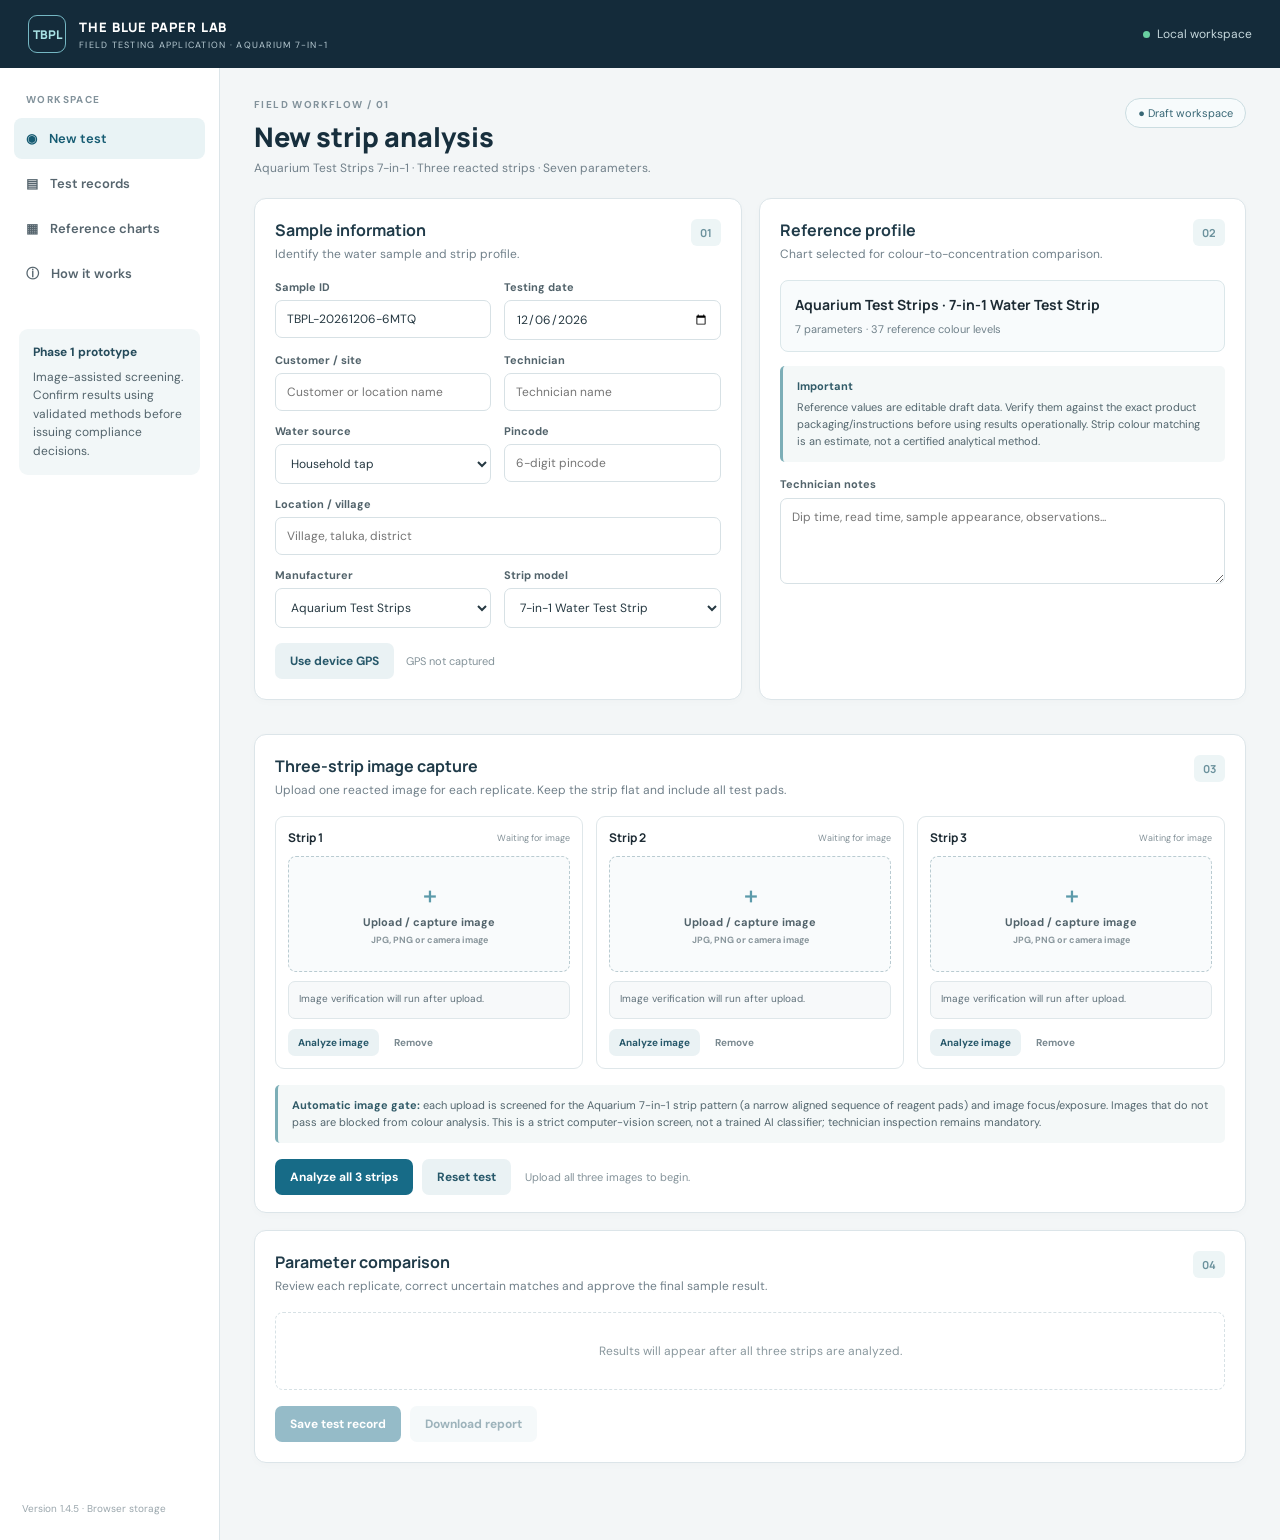
==== index.html @ 6f6ffd68 "first commit" ====
<!doctype html>
<html lang="en">
<head>
  <meta charset="utf-8">
  <meta name="viewport" content="width=device-width, initial-scale=1">
  <title>THE BLUE PAPER LAB | Field Strip Analysis</title>
  <link rel="stylesheet" href="css/style.css">
</head>
<body>
  <header class="topbar">
    <div class="brand-mark">TBPL</div>
    <div><strong>THE BLUE PAPER LAB</strong><small>FIELD TESTING APPLICATION · AQUARIUM 7-IN-1</small></div>
    <div class="top-actions"><span class="status-dot"></span><span>Local workspace</span></div>
  </header>
  <div class="app-shell">
    <aside class="sidebar">
      <div class="nav-label">WORKSPACE</div>
      <button class="nav active" data-view="testing">◉ <span>New test</span></button>
      <button class="nav" data-view="records">▤ <span>Test records</span></button>
      <button class="nav" data-view="charts">▦ <span>Reference charts</span></button>
      <button class="nav" data-view="guide">ⓘ <span>How it works</span></button>
      <div class="side-note"><b>Phase 1 prototype</b><p>Image-assisted screening. Confirm results using validated methods before issuing compliance decisions.</p></div>
      <div class="side-foot">Version 1.4.5 · Browser storage</div>
    </aside>

    <main class="main">
      <section id="view-testing" class="view">
        <div class="page-heading">
          <div><div class="eyebrow">FIELD WORKFLOW / 01</div><h1>New strip analysis</h1><p>Aquarium Test Strips 7-in-1 · Three reacted strips · Seven parameters.</p></div>
          <div class="pill">● Draft workspace</div>
        </div>

        <div class="grid two">
          <article class="panel">
            <div class="panel-head"><div><h2>Sample information</h2><p>Identify the water sample and strip profile.</p></div><span class="step">01</span></div>
            <div class="form-grid">
              <label>Sample ID<input id="sampleId" placeholder="Auto-generated"></label>
              <label>Testing date<input id="testingDate" type="date"></label>
              <label>Customer / site<input id="customer" placeholder="Customer or location name"></label>
              <label>Technician<input id="technician" placeholder="Technician name"></label>
              <label>Water source<select id="waterSource"><option>Household tap</option><option>Borewell</option><option>Open well</option><option>Municipal</option><option>Aquarium</option><option>River / lake</option><option>Agricultural</option><option>Other</option></select></label>
              <label>Pincode<input id="pincode" inputmode="numeric" placeholder="6-digit pincode"></label>
              <label class="span2">Location / village<input id="location" placeholder="Village, taluka, district"></label>
              <label>Manufacturer<select id="manufacturer"></select></label>
              <label>Strip model<select id="stripModel"></select></label>
            </div>
            <div class="inline-actions"><button class="btn secondary" id="getLocation">Use device GPS</button><span id="gpsStatus" class="muted">GPS not captured</span></div>
          </article>

          <article class="panel">
            <div class="panel-head"><div><h2>Reference profile</h2><p>Chart selected for colour-to-concentration comparison.</p></div><span class="step">02</span></div>
            <div id="profileSummary" class="profile-summary"></div>
            <div class="notice"><b>Important</b><p>Reference values are editable draft data. Verify them against the exact product packaging/instructions before using results operationally. Strip colour matching is an estimate, not a certified analytical method.</p></div>
            <label>Technician notes<textarea id="notes" rows="4" placeholder="Dip time, read time, sample appearance, observations..."></textarea></label>
          </article>
        </div>

        <article class="panel capture-panel">
          <div class="panel-head"><div><h2>Three-strip image capture</h2><p>Upload one reacted image for each replicate. Keep the strip flat and include all test pads.</p></div><span class="step">03</span></div>
          <div class="replicate-grid" id="replicateGrid">
            <div class="replicate-card" data-rep="1"><div class="rep-title"><b>Strip 1</b><span class="rep-status">Waiting for image</span></div><label class="upload-zone"><input type="file" accept="image/*" class="strip-file" data-rep="1"><span class="upload-icon">＋</span><b>Upload / capture image</b><small>JPG, PNG or camera image</small></label><div class="preview-wrap"><canvas id="canvas1"></canvas></div><div class="verification-result" id="verify1" aria-live="polite">Image verification will run after upload.</div><div class="rep-controls"><button class="btn small secondary analyze-one" data-rep="1">Analyze image</button><button class="btn small ghost clear-one" data-rep="1">Remove</button></div></div>
            <div class="replicate-card" data-rep="2"><div class="rep-title"><b>Strip 2</b><span class="rep-status">Waiting for image</span></div><label class="upload-zone"><input type="file" accept="image/*" class="strip-file" data-rep="2"><span class="upload-icon">＋</span><b>Upload / capture image</b><small>JPG, PNG or camera image</small></label><div class="preview-wrap"><canvas id="canvas2"></canvas></div><div class="verification-result" id="verify2" aria-live="polite">Image verification will run after upload.</div><div class="rep-controls"><button class="btn small secondary analyze-one" data-rep="2">Analyze image</button><button class="btn small ghost clear-one" data-rep="2">Remove</button></div></div>
            <div class="replicate-card" data-rep="3"><div class="rep-title"><b>Strip 3</b><span class="rep-status">Waiting for image</span></div><label class="upload-zone"><input type="file" accept="image/*" class="strip-file" data-rep="3"><span class="upload-icon">＋</span><b>Upload / capture image</b><small>JPG, PNG or camera image</small></label><div class="preview-wrap"><canvas id="canvas3"></canvas></div><div class="verification-result" id="verify3" aria-live="polite">Image verification will run after upload.</div><div class="rep-controls"><button class="btn small secondary analyze-one" data-rep="3">Analyze image</button><button class="btn small ghost clear-one" data-rep="3">Remove</button></div></div>
          </div>
          <div class="notice compact"><b>Automatic image gate:</b> each upload is screened for the Aquarium 7-in-1 strip pattern (a narrow aligned sequence of reagent pads) and image focus/exposure. Images that do not pass are blocked from colour analysis. This is a strict computer-vision screen, not a trained AI classifier; technician inspection remains mandatory.</div>
          <div class="toolbar"><button class="btn primary" id="analyzeAll">Analyze all 3 strips</button><button class="btn secondary" id="resetTest">Reset test</button><span id="analysisStatus" class="muted">Upload all three images to begin.</span></div>
        </article>

        <article class="panel results-panel">
          <div class="panel-head"><div><h2>Parameter comparison</h2><p>Review each replicate, correct uncertain matches and approve the final sample result.</p></div><span class="step">04</span></div>
          <div id="resultsArea" class="empty-state">Results will appear after image analysis.</div>
          <div class="toolbar"><button class="btn primary" id="saveRecord" disabled>Save test record</button><button class="btn secondary" id="downloadReport" disabled>Download report</button></div>
        </article>
      </section>

      <section id="view-records" class="view hidden">
        <div class="page-heading"><div><div class="eyebrow">WORKSPACE / 02</div><h1>Test records</h1><p>Previously saved tests on this browser.</p></div><button class="btn secondary" id="exportRecords">Export records JSON</button></div>
        <article class="panel"><div id="recordsList" class="empty-state">No saved records yet.</div></article>
      </section>

      <section id="view-charts" class="view hidden">
        <div class="page-heading"><div><div class="eyebrow">CONFIGURATION / 03</div><h1>Reference chart library</h1><p>Manage manufacturer/model profiles and colour reference levels.</p></div><button class="btn primary" id="newProfile">＋ New profile</button></div>
        <div class="grid two">
          <article class="panel"><div class="panel-head"><div><h2>Saved profiles</h2><p>Select a profile to inspect or edit.</p></div></div><div id="profileList"></div></article>
          <article class="panel"><div class="panel-head"><div><h2>Profile editor</h2><p>Set parameter levels and representative colours.</p></div></div><div id="profileEditor" class="empty-state">Select a profile or create a new one.</div></article>
        </div>
        <div class="notice"><b>Chart setup guidance</b><p>Enter the exact concentration labels and colour values from the manufacturer's chart. The selected profile is transcribed from your Aquarium 7-in-1 bottle chart. Concentration labels and units match the supplied photographs. HEX colours are visual approximations from those photographs, not instrument-calibrated reference standards; edit/calibrate before relying on automatic colour matching.</p></div>
        <article class="panel chart-photo-panel"><div class="panel-head"><div><h2>Original manufacturer chart photographs</h2><p>Reference images supplied for this Aquarium 7-in-1 profile.</p></div></div><div class="chart-photo-grid">
          <figure><img src="assets/reference-charts/aquarium-7in1-chart-photo-1.jpeg" alt="Earlier Aquarium 7-in-1 bottle chart photograph one"><figcaption>Existing chart reference 1</figcaption></figure>
          <figure><img src="assets/reference-charts/aquarium-7in1-chart-photo-2.jpeg" alt="Earlier Aquarium 7-in-1 bottle chart photograph two"><figcaption>Existing chart reference 2</figcaption></figure>
          <figure><img src="assets/reference-charts/user-chart-photo-2026-11-06.jpeg" alt="New user-supplied bottle chart photograph"><figcaption>New chart reference · 6 Nov 2026</figcaption></figure>
          <figure><img src="assets/reference-charts/user-chart-photo-2026-11-04-a.jpeg" alt="User-supplied bottle chart photograph A"><figcaption>New chart reference · 4 Nov 2026 (A)</figcaption></figure>
          <figure><img src="assets/reference-charts/user-chart-photo-2026-11-04-b.jpeg" alt="User-supplied bottle chart photograph B"><figcaption>New chart reference · 4 Nov 2026 (B)</figcaption></figure>
          <figure><img src="assets/reference-charts/user-reacted-strip-example.jpeg" alt="User-supplied reacted aquarium test strip example"><figcaption>Reacted strip example · pad order reference</figcaption></figure>
        </div></article>
      </section>

      <section id="view-guide" class="view hidden">
        <div class="page-heading"><div><div class="eyebrow">REFERENCE / 04</div><h1>How this prototype works</h1><p>Practical operating notes and limitations.</p></div></div>
        <article class="panel guide">
          <h2>Recommended workflow</h2>
          <ol><li>Create or verify a manufacturer and model profile in Reference charts.</li><li>Enter sample details and select the matching profile.</li><li>Upload three separate reacted-strip images. Each image passes through the automatic strip-pattern and focus/exposure gate before analysis is enabled.</li><li>Run analysis. The prototype automatically detects seven aligned pad regions, samples the central ROI using median channel values and displays numbered markers for technician review. If all seven cannot be detected confidently, analysis is blocked.</li><li>Review pad colours, quality warnings and nearest chart matches and the top-three ΔE00 diagnostics. Correct pad positions or concentrations when needed.</li><li>Save the record and download the report.</li></ol>
          <h2>Colour matching approach</h2><p>For each pad, the app samples the central region using median RGB channel values to reduce the influence of glare, edge shadows and isolated pixels. It converts the measured and reference sRGB colours to CIELAB (D65/2°), ranks all chart swatches using CIEDE2000 (ΔE00), and displays the three closest matches, best/second-best score and score gap. The score gap is diagnostic only; no universal confidence threshold is claimed. Different cameras, lighting, white balance, strip chemistry, reaction time and pad ageing can change the apparent colour.</p>
          <h2>Validation required before deployment</h2><ul><li>Verify the digitized chart colours against controlled reference images and the package instructions.</li><li>Build a validation dataset using known concentrations and reference laboratory methods.</li><li>Determine repeatability, bias, detection limits and uncertainty for each parameter.</li><li>Do not use this prototype to certify drinking-water safety or replace BIS/NABL-aligned methods.</li><li>Local browser storage is not a secure multi-user database and does not sync between devices.</li></ul>
        </article>
      </section>
    </main>
  </div>
  <script src="js/chart-manager.js"></script>
  <script src="js/image-verifier.js"></script>
  <script src="js/image-engine.js"></script>
  <script src="js/colour-matcher.js"></script>
  <script src="js/replicate-analysis.js"></script>
  <script src="js/report-generator.js"></script>
  <script src="js/script.js"></script>
</body>
</html>
---- css/style.css ----
@import url('https://fonts.googleapis.com/css2?family=DM+Sans:wght@400;500;600;700&family=Manrope:wght@400;500;600;700;800&display=swap');
:root{--navy:#142b3a;--blue:#176b87;--teal:#1b8a87;--ink:#1d2b34;--muted:#71808a;--line:#dce5e9;--bg:#f3f6f7;--white:#fff;--soft:#eaf3f5;--warn:#a56a13;--danger:#a33d3d}
*{box-sizing:border-box}body{margin:0;background:var(--bg);color:var(--ink);font-family:'DM Sans',sans-serif;font-size:14px}.topbar{height:68px;background:var(--navy);color:white;display:flex;align-items:center;padding:0 28px;gap:13px;position:sticky;top:0;z-index:5}.brand-mark{width:38px;height:38px;border:1px solid #75b7c3;border-radius:9px;display:grid;place-items:center;font:800 12px Manrope;color:#a8e2e4}.topbar strong{font:800 13px Manrope;letter-spacing:.07em}.topbar small{display:block;font-size:9px;letter-spacing:.14em;color:#b8cbd3;margin-top:3px}.top-actions{margin-left:auto;color:#c5d7dc;font-size:12px}.status-dot{display:inline-block;width:7px;height:7px;border-radius:50%;background:#68d0a1;margin-right:7px}.app-shell{display:flex;min-height:calc(100vh - 68px)}.sidebar{width:220px;background:#fff;border-right:1px solid var(--line);padding:25px 14px;display:flex;flex-direction:column;flex-shrink:0}.nav-label,.eyebrow{font-size:10px;font-weight:700;letter-spacing:.14em;color:#82929b}.nav-label{padding:0 12px 12px}.nav{border:0;background:transparent;text-align:left;padding:12px;border-radius:8px;color:#56656e;font:600 13px 'DM Sans';cursor:pointer;margin-bottom:4px}.nav span{margin-left:9px}.nav.active{background:#e9f3f5;color:#155b72}.side-note{margin:30px 5px 0;padding:14px;background:#f2f7f8;border-radius:9px;font-size:12px;line-height:1.55;color:#52636b}.side-note b{color:#254b5b}.side-note p{margin:6px 0 0}.side-foot{margin-top:auto;padding:15px 8px 0;color:#9aa6ac;font-size:10px}.main{padding:30px 34px 60px;max-width:1500px;width:100%;margin:0 auto}.page-heading{display:flex;justify-content:space-between;align-items:flex-start;margin-bottom:22px}.page-heading h1{font:800 27px Manrope;margin:7px 0 5px;color:#172f3d}.page-heading p,.panel-head p{margin:0;color:var(--muted);font-size:12px}.pill{font-size:11px;border:1px solid #cbdde1;border-radius:30px;padding:7px 12px;color:#386775;background:#f7fbfc}.grid{display:grid;gap:17px;margin-bottom:17px}.grid.two{grid-template-columns:1fr 1fr}.panel{background:#fff;border:1px solid var(--line);border-radius:12px;padding:20px;margin-bottom:17px;box-shadow:0 2px 8px #1c3b4a05}.panel-head{display:flex;justify-content:space-between;align-items:flex-start;margin-bottom:18px}.panel h2{font:700 16px Manrope;margin:0 0 5px;color:#203b49}.step{font:700 11px Manrope;color:#6c929d;background:#edf5f6;padding:6px 9px;border-radius:6px}.form-grid{display:grid;grid-template-columns:1fr 1fr;gap:13px}.form-grid label,.panel label{font-size:11px;font-weight:700;color:#52636b}.form-grid input,.form-grid select,.panel textarea,.editor-input{width:100%;display:block;margin-top:6px;border:1px solid #d7e1e5;border-radius:7px;padding:10px 11px;background:#fff;color:#263942;font:12px 'DM Sans';outline:none}.form-grid input:focus,.form-grid select:focus,.panel textarea:focus,.editor-input:focus{border-color:#5d9eaf;box-shadow:0 0 0 3px #dff0f2}.span2{grid-column:span 2}.inline-actions{display:flex;align-items:center;gap:12px;margin-top:15px}.muted{color:#84939a;font-size:11px}.btn{border:0;border-radius:7px;padding:10px 15px;font:700 12px 'DM Sans';cursor:pointer;transition:.15s}.btn.primary{background:#176b87;color:white}.btn.primary:hover{background:#10546b}.btn.secondary{background:#eaf2f4;color:#27586a}.btn.ghost{background:transparent;color:#7a8990}.btn.small{padding:7px 10px;font-size:10px}.btn:disabled{opacity:.45;cursor:not-allowed}.profile-summary{border:1px solid #dbe7ea;background:#f8fbfc;border-radius:8px;padding:14px;margin-bottom:14px}.profile-summary b{display:block;font:700 14px Manrope;margin-bottom:5px}.profile-summary span{color:#70818a;font-size:11px}.notice{padding:12px 14px;background:#f4f8f8;border-left:3px solid #7caeb7;border-radius:5px;color:#53666e;font-size:11px;line-height:1.55;margin:12px 0}.notice p{margin:4px 0 0}.notice b{color:#315b68}.notice.compact{margin:16px 0 4px}.panel textarea{resize:vertical;margin-bottom:0}.capture-panel{padding-bottom:17px}.replicate-grid{display:grid;grid-template-columns:repeat(3,1fr);gap:13px}.replicate-card{border:1px solid #dfe7ea;border-radius:9px;padding:12px;min-width:0}.rep-title{display:flex;justify-content:space-between;align-items:center;margin-bottom:10px}.rep-title b{font:700 12px Manrope}.rep-status{font-size:9px;color:#839198}.upload-zone{height:116px;border:1px dashed #b9cbd1;border-radius:8px;display:flex;align-items:center;justify-content:center;flex-direction:column;gap:5px;cursor:pointer;background:#f9fbfc;color:#44636d}.upload-zone input{display:none}.upload-icon{font-size:21px;color:#5c9aaa}.upload-zone b{font-size:11px}.upload-zone small{font-size:9px;color:#89969c}.preview-wrap{height:160px;margin-top:10px;background:#f1f4f5;border-radius:7px;display:none;overflow:hidden;align-items:center;justify-content:center}.preview-wrap canvas{max-width:100%;max-height:100%;object-fit:contain}.rep-controls{display:flex;gap:5px;margin-top:10px}.toolbar{display:flex;align-items:center;gap:9px;margin-top:16px;flex-wrap:wrap}.toolbar .muted{margin-left:5px}.results-table{width:100%;border-collapse:collapse;font-size:11px}.results-table th{text-align:left;color:#74848b;font-size:9px;text-transform:uppercase;letter-spacing:.06em;background:#f6f9fa}.results-table th,.results-table td{padding:10px 9px;border-bottom:1px solid #e8edef;vertical-align:middle}.results-table input{width:90px;padding:6px;border:1px solid #d7e1e5;border-radius:5px;font-size:11px}.swatch{display:inline-block;width:17px;height:17px;border-radius:4px;border:1px solid #ccd5d8;vertical-align:middle;margin-right:5px}.quality{font-size:10px;padding:4px 7px;border-radius:5px;background:#edf5f0;color:#397454}.quality.warn{background:#fff4df;color:#946416}.empty-state{padding:30px;text-align:center;color:#8a989e;font-size:12px;border:1px dashed #d7e1e5;border-radius:8px}.hidden{display:none!important}.record-row{display:flex;align-items:center;justify-content:space-between;padding:13px 3px;border-bottom:1px solid #edf0f1;gap:12px}.record-row:last-child{border-bottom:0}.record-row b{font-size:12px}.record-row small{display:block;color:#849198;margin-top:4px;font-size:10px}.profile-item{padding:12px;border:1px solid #e1e9eb;border-radius:8px;margin-bottom:8px;cursor:pointer}.profile-item.selected{border-color:#65a3b0;background:#f3fafb}.profile-item b{font-size:12px}.profile-item small{display:block;color:#839198;margin-top:4px}.editor-param{border:1px solid #e1e8ea;border-radius:8px;padding:10px;margin:10px 0}.editor-level{display:grid;grid-template-columns:1fr 1fr 70px;gap:7px;margin-top:7px}.editor-level input{min-width:0}.colour-input{height:35px;padding:3px!important}.guide{line-height:1.7;color:#53636b;font-size:12px}.guide h2{margin-top:23px}.guide li{margin:6px 0}.guide p{max-width:900px}@media(max-width:1000px){.main{padding:22px 18px}.sidebar{width:185px}.grid.two{grid-template-columns:1fr}.replicate-grid{grid-template-columns:1fr}}@media(max-width:650px){.topbar{padding:0 14px}.sidebar{width:54px;padding:18px 6px}.nav{font-size:0;text-align:center;padding:12px 4px}.nav span,.nav-label,.side-note,.side-foot{display:none}.main{padding:18px 12px}.page-heading{display:block}.pill{display:inline-block;margin-top:12px}.form-grid{grid-template-columns:1fr}.span2{grid-column:auto}.results-table{display:block;overflow-x:auto}}

/* Automatic image-verification status */
.verification-result{margin-top:9px;padding:9px 10px;border:1px solid #dfe7ea;border-radius:7px;background:#f7f9fa;color:#60717a;font-size:10px;line-height:1.5;min-height:38px;overflow-wrap:anywhere}
.verification-result.pass{background:#edf7f1;border-color:#b8ddc6;color:#286044}
.verification-result.fail{background:#fff0ef;border-color:#edc2bd;color:#963d36}
.verification-result div+div{margin-top:3px}
.rep-controls .analyze-one:disabled{opacity:.35;cursor:not-allowed}
.chart-photo-grid{display:grid;grid-template-columns:repeat(2,minmax(0,1fr));gap:14px}.chart-photo-grid figure{margin:0;padding:10px;border:1px solid var(--line);border-radius:8px;background:#fafcfc}.chart-photo-grid img{display:block;width:100%;height:360px;object-fit:contain;background:#eef2f3;border-radius:6px}.chart-photo-grid figcaption{font-size:10px;color:var(--muted);padding-top:7px}@media(max-width:650px){.chart-photo-grid{grid-template-columns:1fr}.chart-photo-grid img{height:300px}}

/* v1.4: ranked colour-match diagnostics */
.match-diagnostics{margin-top:14px;border:1px solid #dce6e9;border-radius:8px;padding:12px;background:#fbfcfc}
.match-diagnostics summary{cursor:pointer;font-weight:700;color:#315b68;font-size:11px}
.diagnostic-param{padding:12px 0;border-top:1px solid #e7edef;margin-top:10px}
.diagnostic-grid{display:grid;grid-template-columns:repeat(3,minmax(0,1fr));gap:9px;margin-top:8px}
.diagnostic-card{border:1px solid #e1e8ea;border-radius:7px;padding:9px;font-size:10px;min-width:0;overflow-wrap:anywhere;background:#fff}
.diagnostic-card>div{margin-top:7px}.diagnostic-card small{display:block;color:#75858c;margin-top:5px}
.diagnostic-card ol{padding-left:18px;margin:7px 0}.diagnostic-card li{margin:4px 0}
.swatch.tiny{width:11px;height:11px;margin-left:3px}
.pad-row{align-items:flex-start}
@media(max-width:800px){.diagnostic-grid{grid-template-columns:1fr}}

.manual-pad-tools{margin-top:10px;padding:12px;border:1px solid #d8e5e8;border-radius:8px;background:#f6fafb}.manual-pad-tools p{margin:6px 0;line-height:1.5}.manual-pad-tools button{margin-top:6px}.preview-wrap canvas{touch-action:manipulation}
.manual-pad-tools{margin-top:10px;padding:12px;border:1px solid #d8e5e8;border-radius:8px;background:#f6fafb}.manual-pad-tools p{margin:6px 0;line-height:1.5}.manual-pad-tools button{margin-top:6px}.preview-wrap canvas{touch-action:manipulation}
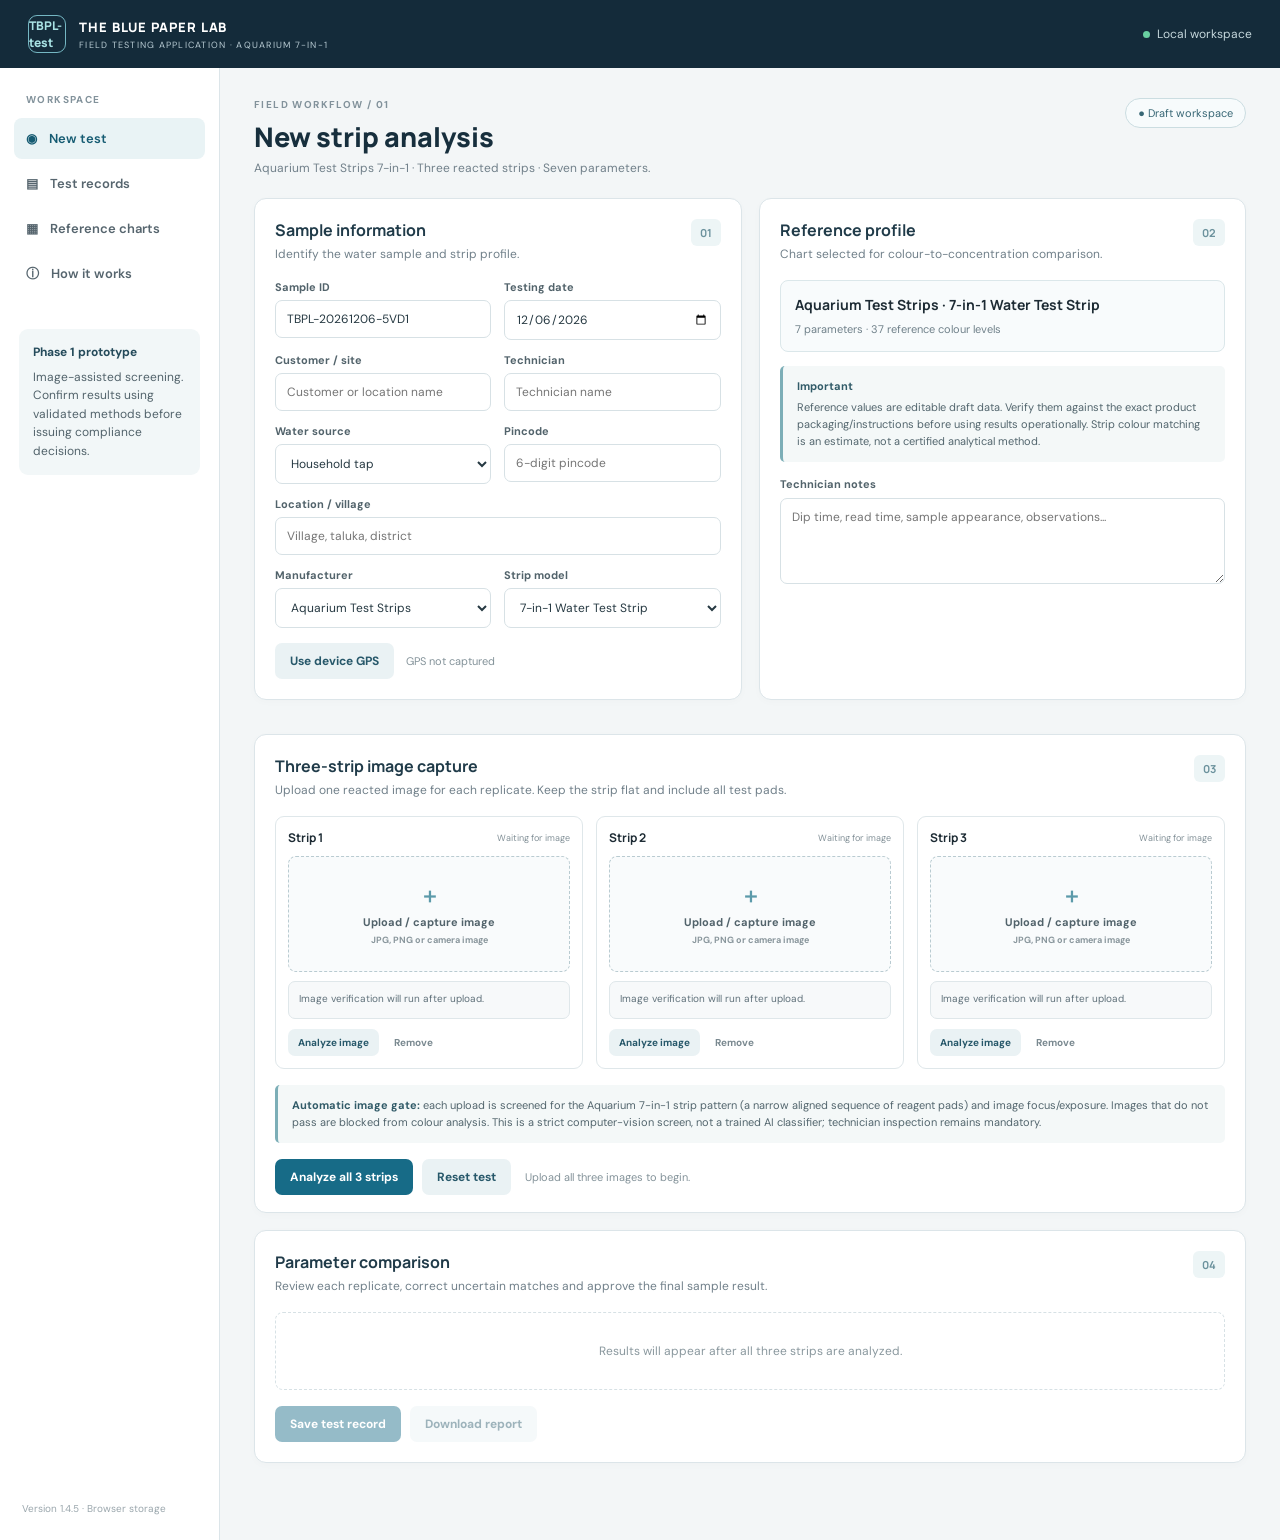
==== commit 6d3f61c3: "updated title" ====
--- a/index.html
+++ b/index.html
@@ -8,7 +8,7 @@
 </head>
 <body>
   <header class="topbar">
-    <div class="brand-mark">TBPL</div>
+    <div class="brand-mark">TBPL-test</div>
     <div><strong>THE BLUE PAPER LAB</strong><small>FIELD TESTING APPLICATION · AQUARIUM 7-IN-1</small></div>
     <div class="top-actions"><span class="status-dot"></span><span>Local workspace</span></div>
   </header>
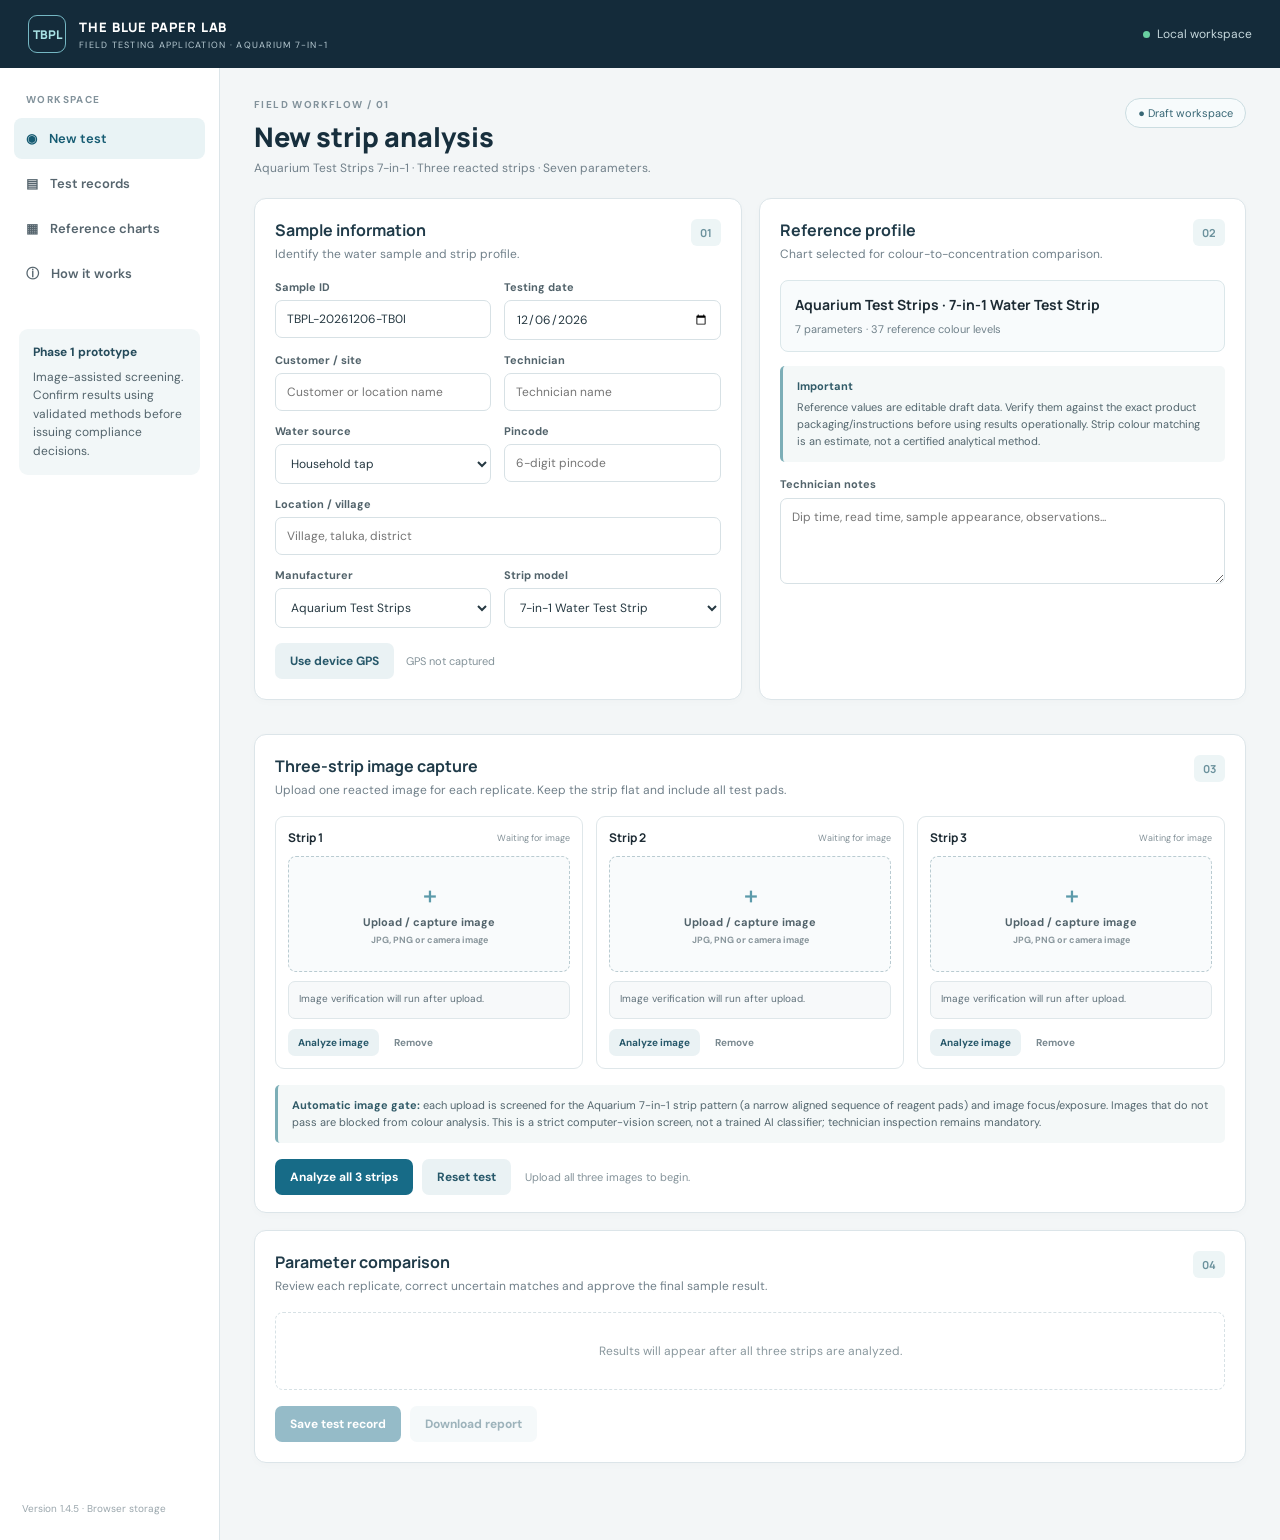
==== commit 8769447e: "files updated" ====
--- a/index.html
+++ b/index.html
@@ -8,7 +8,7 @@
 </head>
 <body>
   <header class="topbar">
-    <div class="brand-mark">TBPL-test</div>
+    <div class="brand-mark">TBPL</div>
     <div><strong>THE BLUE PAPER LAB</strong><small>FIELD TESTING APPLICATION · AQUARIUM 7-IN-1</small></div>
     <div class="top-actions"><span class="status-dot"></span><span>Local workspace</span></div>
   </header>
